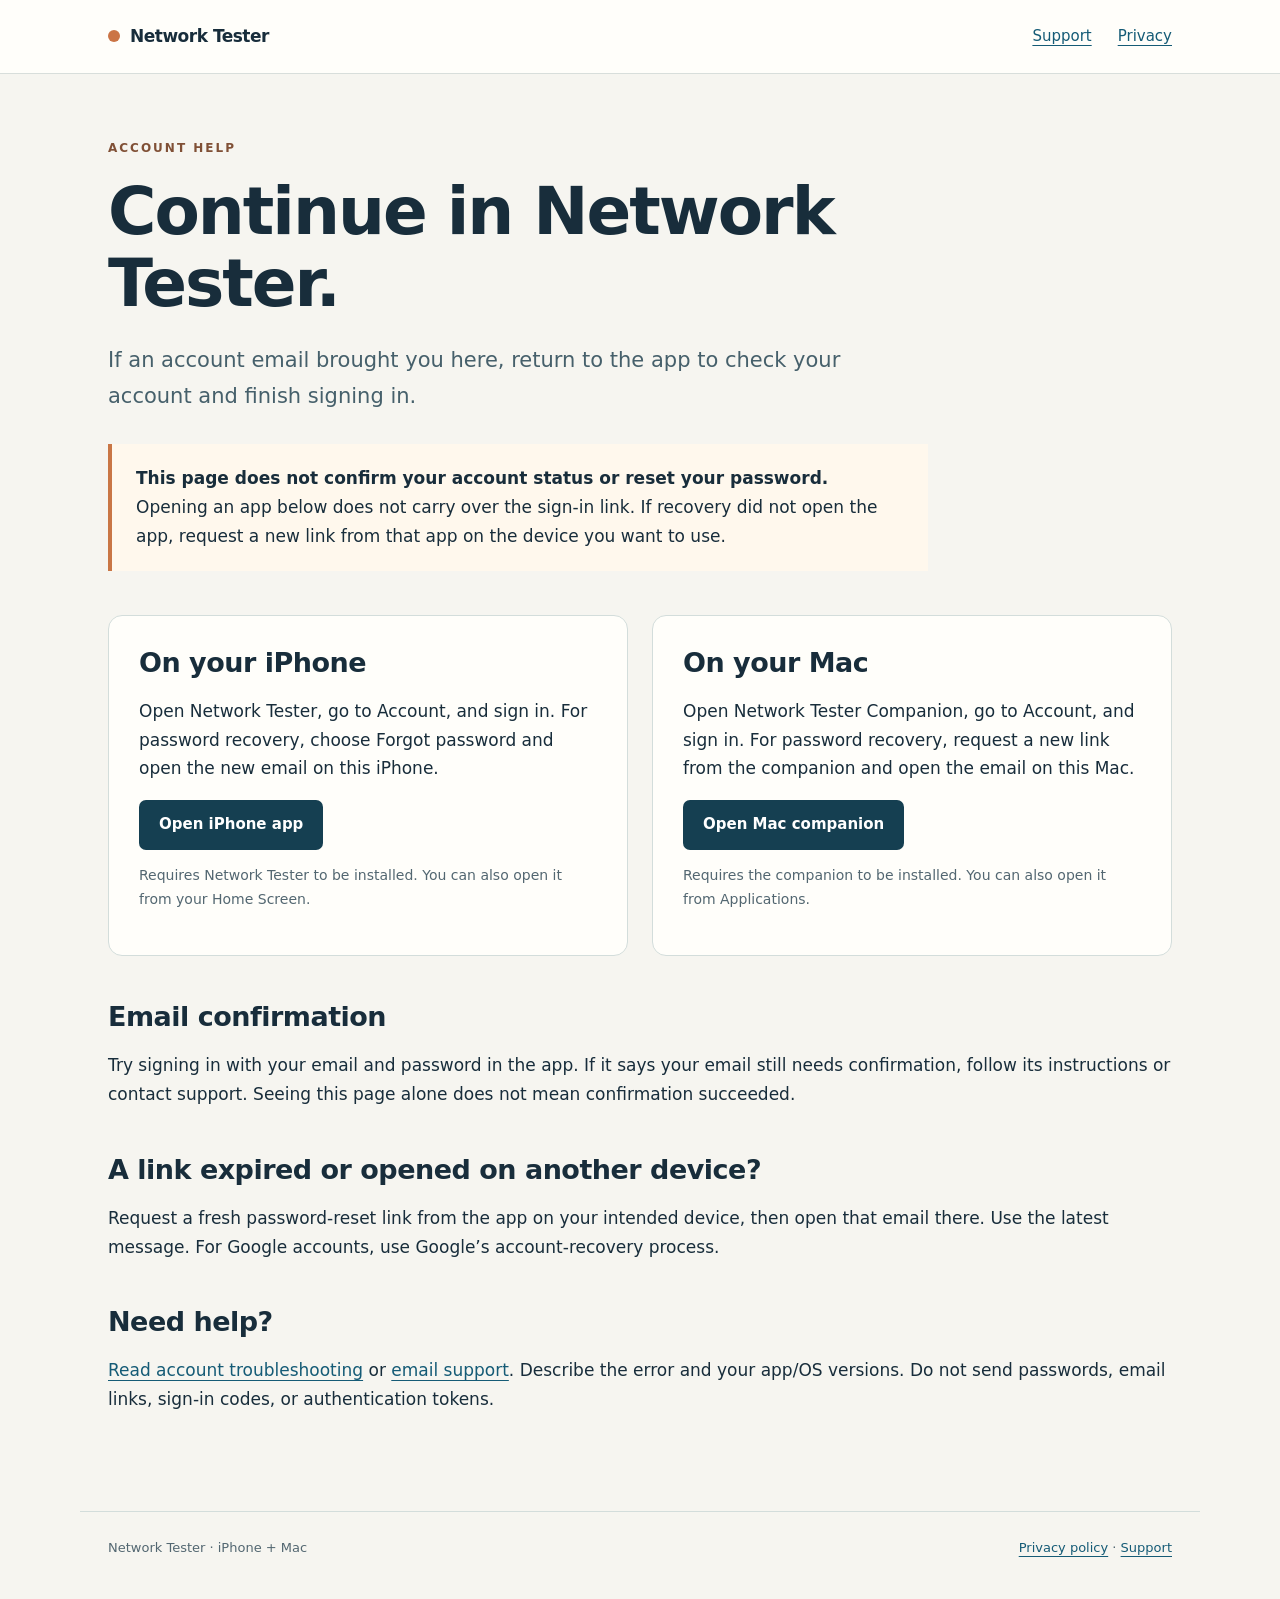
==== auth/index.html @ 7b75e402 "Add authentication help landing page" ====
<!doctype html>
<html lang="en">
<head>
<meta charset="utf-8">
<meta name="viewport" content="width=device-width, initial-scale=1">
<meta name="referrer" content="no-referrer">
<meta name="robots" content="noindex">
<meta name="description" content="Return to Network Tester after an account email or get help completing sign-in.">
<title>Return to the app · Network Tester</title>
<link rel="stylesheet" href="../style.css">
</head>
<body>
<a class="skip" href="#main">Skip to content</a>
<header><nav aria-label="Main navigation">
<a class="brand" href="../"><span aria-hidden="true"></span>Network Tester</a>
<div class="navlinks"><a href="../support/">Support</a><a href="../privacy/">Privacy</a></div>
</nav></header>
<main id="main">
<div class="eyebrow">Account help</div>
<h1>Continue in Network Tester.</h1>
<p class="lead">If an account email brought you here, return to the app to check your account and finish signing in.</p>
<div class="notice"><strong>This page does not confirm your account status or reset your password.</strong> Opening an app below does not carry over the sign-in link. If recovery did not open the app, request a new link from that app on the device you want to use.</div>
<div class="grid">
<section class="card" aria-labelledby="iphone"><h2 id="iphone">On your iPhone</h2>
<p>Open Network Tester, go to Account, and sign in. For password recovery, choose Forgot password and open the new email on this iPhone.</p>
<a class="button" href="networktester://open">Open iPhone app</a>
<p class="small">Requires Network Tester to be installed. You can also open it from your Home Screen.</p></section>
<section class="card" aria-labelledby="mac"><h2 id="mac">On your Mac</h2>
<p>Open Network Tester Companion, go to Account, and sign in. For password recovery, request a new link from the companion and open the email on this Mac.</p>
<a class="button" href="networktestercompanion://open">Open Mac companion</a>
<p class="small">Requires the companion to be installed. You can also open it from Applications.</p></section>
</div>
<h2>Email confirmation</h2>
<p>Try signing in with your email and password in the app. If it says your email still needs confirmation, follow its instructions or contact support. Seeing this page alone does not mean confirmation succeeded.</p>
<h2>A link expired or opened on another device?</h2>
<p>Request a fresh password-reset link from the app on your intended device, then open that email there. Use the latest message. For Google accounts, use Google’s account-recovery process.</p>
<h2>Need help?</h2>
<p><a href="../support/#accounts">Read account troubleshooting</a> or <a href="mailto:zack.zman99@gmail.com?subject=Network%20Tester%20account%20help">email support</a>. Describe the error and your app/OS versions. Do not send passwords, email links, sign-in codes, or authentication tokens.</p>
</main>
<footer><span>Network Tester · iPhone + Mac</span><span><a href="../privacy/">Privacy policy</a> · <a href="../support/">Support</a></span></footer>
</body>
</html>
---- style.css ----
*{box-sizing:border-box}
html{scroll-behavior:smooth}
body{margin:0;background:#f6f5f0;color:#182d3b;font:17px/1.7 system-ui,-apple-system,BlinkMacSystemFont,"Segoe UI",sans-serif}
a{color:#155b76;text-underline-offset:4px}
a:hover{color:#a84120}
a:focus-visible,summary:focus-visible{outline:3px solid #de8c4e;outline-offset:5px}
.skip{position:absolute;left:12px;top:-80px;background:white;padding:12px}
.skip:focus{top:12px}
header{border-bottom:1px solid #d8dedb;background:#fffefa}
nav{max-width:1120px;margin:auto;padding:22px 28px;display:flex;justify-content:space-between;gap:24px;align-items:center}
.brand{font-weight:750;text-decoration:none;color:#182d3b;letter-spacing:-.5px}
.brand span{display:inline-block;width:12px;height:12px;background:#cb7445;border-radius:50%;margin-right:10px}
.navlinks{display:flex;gap:26px;font-size:15px}
main{max-width:1120px;margin:auto;padding:64px 28px 80px}
.eyebrow{font-size:12px;font-weight:750;letter-spacing:2px;text-transform:uppercase;color:#805036}
h1{font-size:clamp(36px,6vw,66px);line-height:1.08;letter-spacing:-2px;max-width:820px;margin:18px 0 24px}
h2{font-size:27px;line-height:1.25;letter-spacing:-.5px;margin:44px 0 14px}
h3{font-size:19px;margin:25px 0 8px}
.lead{font-size:21px;max-width:760px;color:#46606b}
.meta{font-size:14px;color:#5b6970}
.grid{display:grid;grid-template-columns:1fr 1fr;gap:24px;margin-top:44px}
.card{border:1px solid #d3dddb;border-radius:14px;background:#fffefa;padding:30px}
.card h2{margin-top:0}
.button{display:inline-block;background:#153f51;color:white;text-decoration:none;padding:12px 20px;border-radius:7px;font-size:15px;font-weight:650}
.button:hover{background:#20576e;color:white}
.notice{border-left:4px solid #c97645;background:#fff8ed;padding:20px 24px;margin:30px 0;max-width:820px}
.layout{display:grid;grid-template-columns:220px minmax(0,1fr);gap:48px;margin-top:44px}
aside{font-size:14px}
aside a{display:block;margin-bottom:13px}
article{max-width:800px}
article h2:first-child{margin-top:0}
li{padding-left:3px;margin:8px 0}
table{border-collapse:collapse;width:100%;font-size:15px}
th,td{text-align:left;vertical-align:top;border-bottom:1px solid #d3dddb;padding:14px 10px}
th{background:#e8efeb}
details{background:#fffefa;border:1px solid #d3dddb;border-radius:8px;margin:12px 0;padding:18px 22px}
summary{cursor:pointer;font-weight:650}
footer{border-top:1px solid #d3dddb;max-width:1120px;margin:auto;padding:25px 28px 40px;font-size:13px;color:#536771;display:flex;gap:25px;justify-content:space-between}
.small{font-size:14px;color:#536771}
@media(max-width:720px){main{padding-top:42px}
.grid,.layout{grid-template-columns:1fr}
.layout{gap:22px}
aside{border-bottom:1px solid #d3dddb;padding-bottom:12px}
aside a{display:inline-block;margin-right:16px}
nav{align-items:flex-start;gap:15px;flex-direction:column}
.navlinks{gap:20px}
footer{flex-direction:column;gap:8px}
h1{letter-spacing:-1px}
table{font-size:14px}
}
@media(prefers-reduced-motion:reduce){html{scroll-behavior:auto}
}
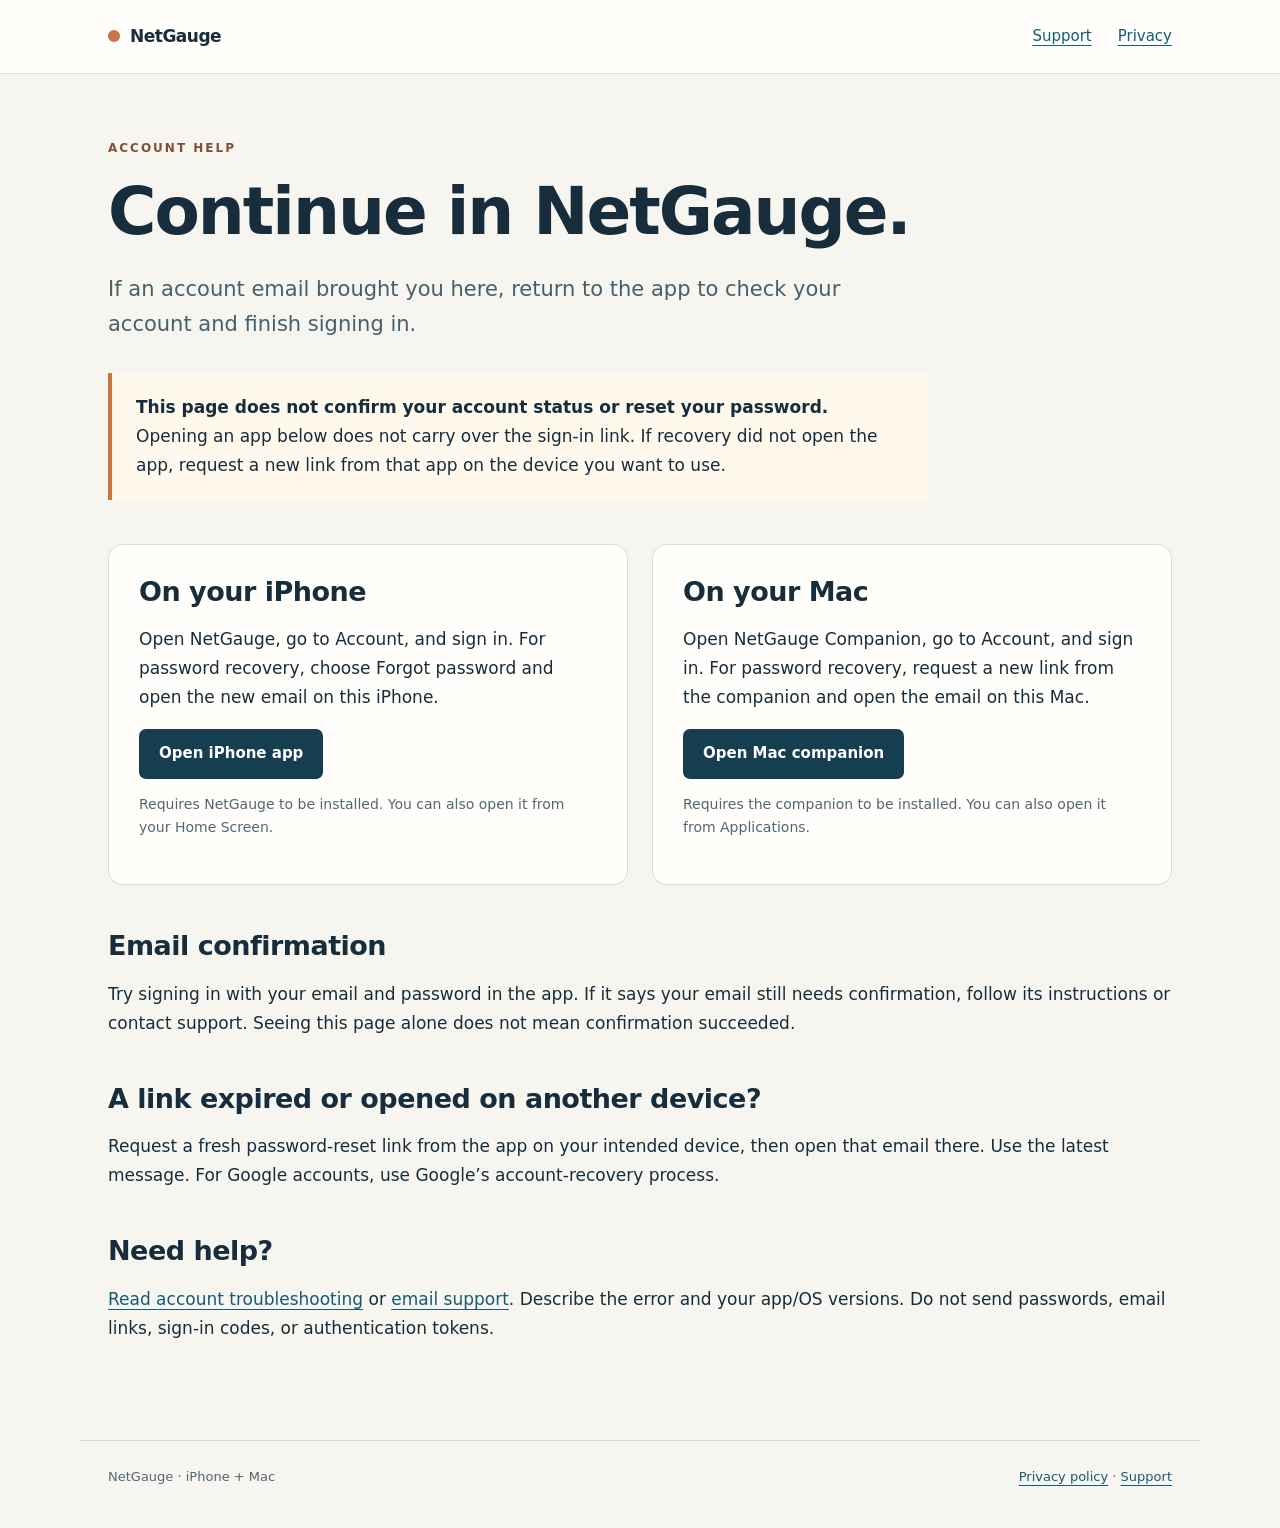
==== commit e27da464: "Rename site to NetGauge Co-Authored-By: Claude Opus 5.5 <noreply@anthropic.com>" ====
--- a/auth/index.html
+++ b/auth/index.html
@@ -5,29 +5,29 @@
 <meta name="viewport" content="width=device-width, initial-scale=1">
 <meta name="referrer" content="no-referrer">
 <meta name="robots" content="noindex">
-<meta name="description" content="Return to Network Tester after an account email or get help completing sign-in.">
-<title>Return to the app · Network Tester</title>
+<meta name="description" content="Return to NetGauge after an account email or get help completing sign-in.">
+<title>Return to the app · NetGauge</title>
 <link rel="stylesheet" href="../style.css">
 </head>
 <body>
 <a class="skip" href="#main">Skip to content</a>
 <header><nav aria-label="Main navigation">
-<a class="brand" href="../"><span aria-hidden="true"></span>Network Tester</a>
+<a class="brand" href="../"><span aria-hidden="true"></span>NetGauge</a>
 <div class="navlinks"><a href="../support/">Support</a><a href="../privacy/">Privacy</a></div>
 </nav></header>
 <main id="main">
 <div class="eyebrow">Account help</div>
-<h1>Continue in Network Tester.</h1>
+<h1>Continue in NetGauge.</h1>
 <p class="lead">If an account email brought you here, return to the app to check your account and finish signing in.</p>
 <div class="notice"><strong>This page does not confirm your account status or reset your password.</strong> Opening an app below does not carry over the sign-in link. If recovery did not open the app, request a new link from that app on the device you want to use.</div>
 <div class="grid">
 <section class="card" aria-labelledby="iphone"><h2 id="iphone">On your iPhone</h2>
-<p>Open Network Tester, go to Account, and sign in. For password recovery, choose Forgot password and open the new email on this iPhone.</p>
-<a class="button" href="networktester://open">Open iPhone app</a>
-<p class="small">Requires Network Tester to be installed. You can also open it from your Home Screen.</p></section>
+<p>Open NetGauge, go to Account, and sign in. For password recovery, choose Forgot password and open the new email on this iPhone.</p>
+<a class="button" href="netgauge://open">Open iPhone app</a>
+<p class="small">Requires NetGauge to be installed. You can also open it from your Home Screen.</p></section>
 <section class="card" aria-labelledby="mac"><h2 id="mac">On your Mac</h2>
-<p>Open Network Tester Companion, go to Account, and sign in. For password recovery, request a new link from the companion and open the email on this Mac.</p>
-<a class="button" href="networktestercompanion://open">Open Mac companion</a>
+<p>Open NetGauge Companion, go to Account, and sign in. For password recovery, request a new link from the companion and open the email on this Mac.</p>
+<a class="button" href="netgaugecompanion://open">Open Mac companion</a>
 <p class="small">Requires the companion to be installed. You can also open it from Applications.</p></section>
 </div>
 <h2>Email confirmation</h2>
@@ -35,8 +35,8 @@
 <h2>A link expired or opened on another device?</h2>
 <p>Request a fresh password-reset link from the app on your intended device, then open that email there. Use the latest message. For Google accounts, use Google’s account-recovery process.</p>
 <h2>Need help?</h2>
-<p><a href="../support/#accounts">Read account troubleshooting</a> or <a href="mailto:zack.zman99@gmail.com?subject=Network%20Tester%20account%20help">email support</a>. Describe the error and your app/OS versions. Do not send passwords, email links, sign-in codes, or authentication tokens.</p>
+<p><a href="../support/#accounts">Read account troubleshooting</a> or <a href="mailto:zack.zman99@gmail.com?subject=NetGauge%20account%20help">email support</a>. Describe the error and your app/OS versions. Do not send passwords, email links, sign-in codes, or authentication tokens.</p>
 </main>
-<footer><span>Network Tester · iPhone + Mac</span><span><a href="../privacy/">Privacy policy</a> · <a href="../support/">Support</a></span></footer>
+<footer><span>NetGauge · iPhone + Mac</span><span><a href="../privacy/">Privacy policy</a> · <a href="../support/">Support</a></span></footer>
 </body>
 </html>
